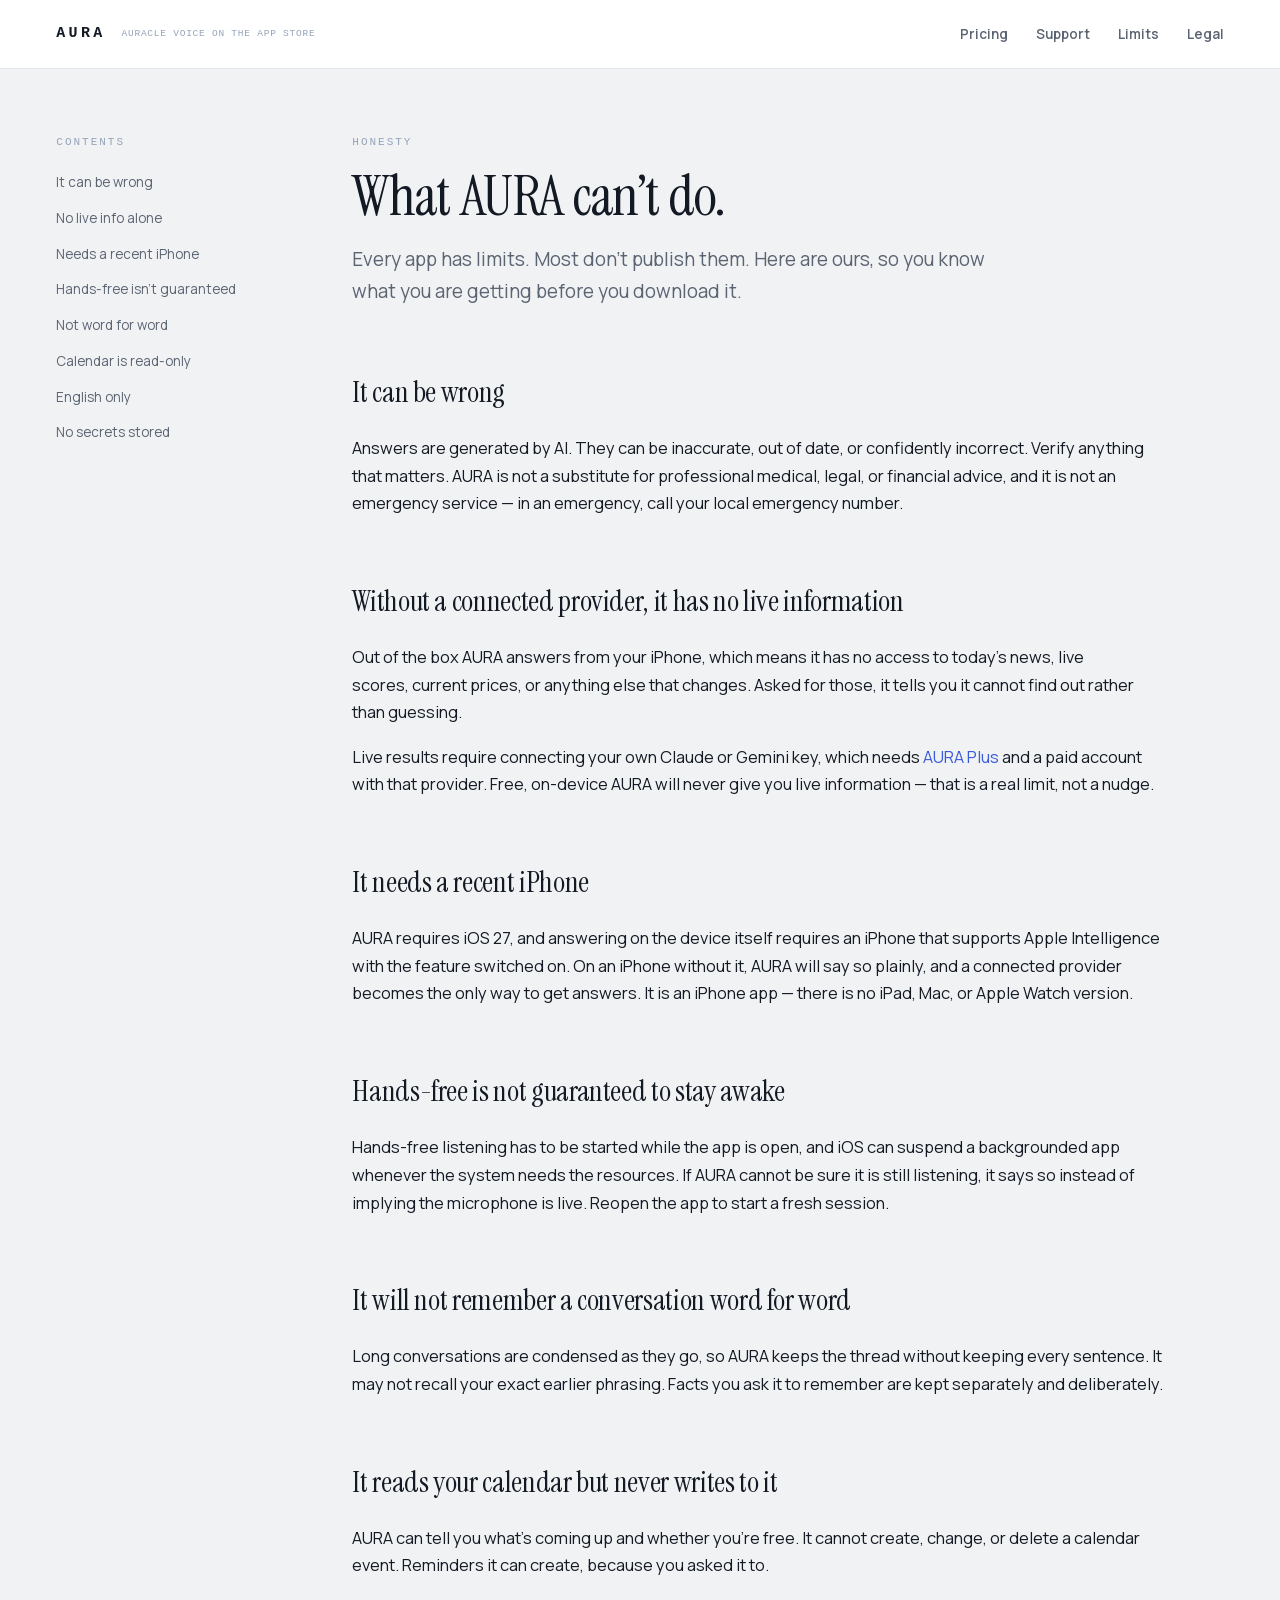
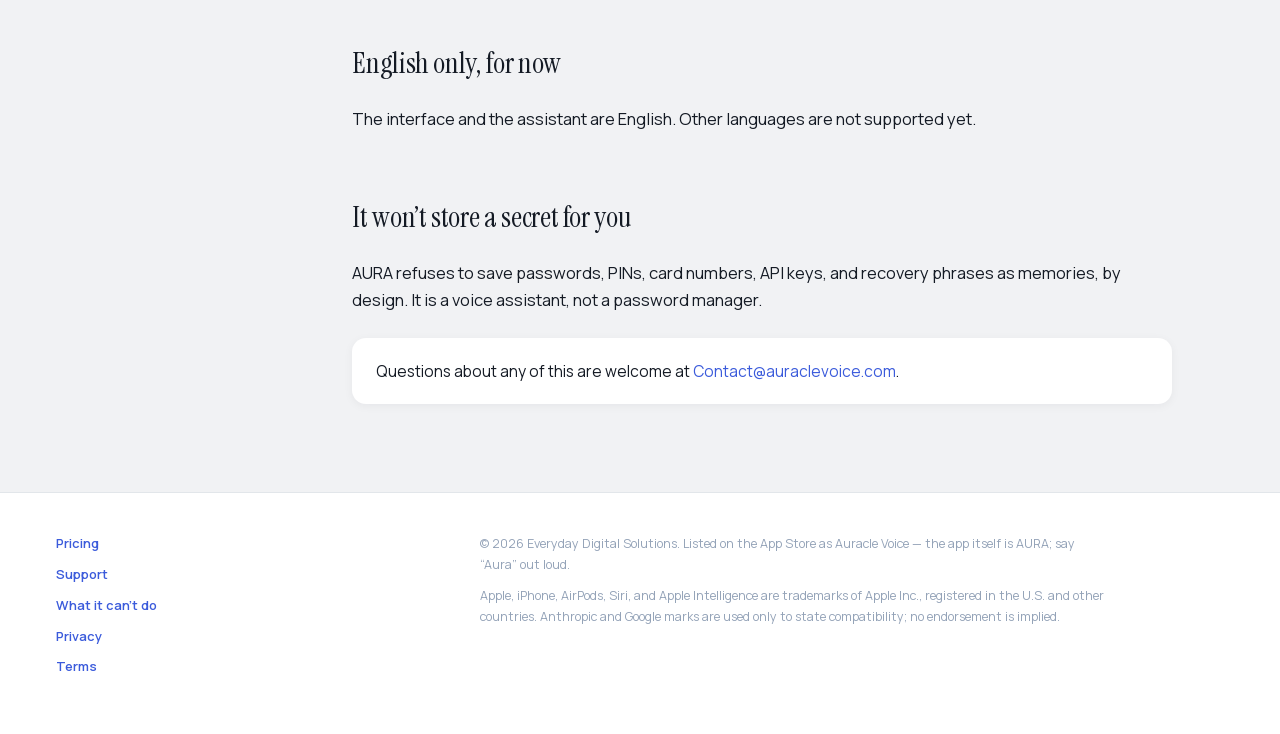
==== limitations/index.html @ 19f2c6b2 "Auracle Voice website: static site for auraclevoice.com Minimal static site — 6 pages, no JavaScript" ====
<!DOCTYPE html>
<html lang="en">
<head>
<meta charset="utf-8">
<meta name="viewport" content="width=device-width, initial-scale=1">
<title>What AURA can’t do — Auracle Voice (AURA)</title>
<meta name="description" content="An honest list of AURA's limits, so you know what you're getting before you download it.">
<link rel="canonical" href="https://auraclevoice.com/limitations/">
<link rel="icon" href="data:,">
<link rel="stylesheet" href="/styles.css">
</head>
<body>

<header class="site-header">
  <div class="shell">
    <a class="wordmark" href="/">AURA</a>
    <span class="wordmark-sub">AURACLE VOICE ON THE APP STORE</span>
    <nav>
      <a href="/pricing/">Pricing</a>
      <a href="/support/">Support</a>
      <a href="/limitations/">Limits</a>
      <a href="/legal/">Legal</a>
    </nav>
  </div>
</header>

<div class="shell">
<div class="doc-shell">

  <aside class="toc">
    <span class="eyebrow">Contents</span>
    <ol>
      <li><a href="#wrong">It can be wrong</a></li>
      <li><a href="#live">No live info alone</a></li>
      <li><a href="#device">Needs a recent iPhone</a></li>
      <li><a href="#handsfree">Hands-free isn&rsquo;t guaranteed</a></li>
      <li><a href="#verbatim">Not word for word</a></li>
      <li><a href="#calendar">Calendar is read-only</a></li>
      <li><a href="#english">English only</a></li>
      <li><a href="#secrets">No secrets stored</a></li>
    </ol>
  </aside>

  <article class="doc">

    <span class="eyebrow">Honesty</span>
    <h1>What AURA can&rsquo;t do.</h1>
    <p class="lede">Every app has limits. Most don&rsquo;t publish them. Here are
    ours, so you know what you are getting before you download it.</p>

    <h2 id="wrong">It can be wrong</h2>
    <p>Answers are generated by AI. They can be inaccurate, out of date, or
    confidently incorrect. Verify anything that matters. AURA is not a substitute for
    professional medical, legal, or financial advice, and it is not an emergency
    service &mdash; in an emergency, call your local emergency number.</p>

    <h2 id="live">Without a connected provider, it has no live information</h2>
    <p>Out of the box AURA answers from your iPhone, which means it has no access to
    today&rsquo;s news, live scores, current prices, or anything else that changes.
    Asked for those, it tells you it cannot find out rather than guessing.</p>
    <p>Live results require connecting your own Claude or Gemini key, which needs
    <a href="/pricing/">AURA Plus</a> and a paid account with that provider. Free,
    on-device AURA will never give you live information &mdash; that is a real limit,
    not a nudge.</p>

    <h2 id="device">It needs a recent iPhone</h2>
    <p>AURA requires iOS 27, and answering on the device itself requires an iPhone
    that supports Apple Intelligence with the feature switched on. On an iPhone
    without it, AURA will say so plainly, and a connected provider becomes the only
    way to get answers. It is an iPhone app &mdash; there is no iPad, Mac, or Apple
    Watch version.</p>

    <h2 id="handsfree">Hands-free is not guaranteed to stay awake</h2>
    <p>Hands-free listening has to be started while the app is open, and iOS can
    suspend a backgrounded app whenever the system needs the resources. If AURA cannot
    be sure it is still listening, it says so instead of implying the microphone is
    live. Reopen the app to start a fresh session.</p>

    <h2 id="verbatim">It will not remember a conversation word for word</h2>
    <p>Long conversations are condensed as they go, so AURA keeps the thread without
    keeping every sentence. It may not recall your exact earlier phrasing. Facts you
    ask it to remember are kept separately and deliberately.</p>

    <h2 id="calendar">It reads your calendar but never writes to it</h2>
    <p>AURA can tell you what&rsquo;s coming up and whether you&rsquo;re free. It
    cannot create, change, or delete a calendar event. Reminders it can create,
    because you asked it to.</p>

    <h2 id="english">English only, for now</h2>
    <p>The interface and the assistant are English. Other languages are not supported
    yet.</p>

    <h2 id="secrets">It won&rsquo;t store a secret for you</h2>
    <p>AURA refuses to save passwords, PINs, card numbers, API keys, and recovery
    phrases as memories, by design. It is a voice assistant, not a password manager.</p>

    <div class="note">
      Questions about any of this are welcome at
      <a href="mailto:Contact@auraclevoice.com">Contact@auraclevoice.com</a>.
    </div>

  </article>

</div>
</div>

<footer class="site-footer">
  <div class="shell">
    <nav>
      <a href="/pricing/">Pricing</a>
      <a href="/support/">Support</a>
      <a href="/limitations/">What it can&rsquo;t do</a>
      <a href="/legal/privacy/">Privacy</a>
      <a href="/legal/terms/">Terms</a>
    </nav>
    <div>
      <p>&copy; 2026 Everyday Digital Solutions. Listed on the App Store as Auracle Voice
      &mdash; the app itself is AURA; say &ldquo;Aura&rdquo; out loud.</p>
      <p>Apple, iPhone, AirPods, Siri, and Apple Intelligence are trademarks of Apple
      Inc., registered in the U.S. and other countries. Anthropic and Google marks are
      used only to state compatibility; no endorsement is implied.</p>
    </div>
  </div>
</footer>

</body>
</html>
---- styles.css ----
/* Auracle (AURA) — shared styles. Design tokens from the original site. */

@font-face {
  font-family: 'Instrument Serif';
  src: url('/fonts/instrument-serif-400.woff2') format('woff2');
  font-weight: 400;
  font-style: normal;
  font-display: swap;
}
@font-face {
  font-family: 'Manrope';
  src: url('/fonts/manrope-var.woff2') format('woff2');
  font-weight: 400 700;
  font-style: normal;
  font-display: swap;
}

:root {
  --bg: #f1f2f4;
  --surface: #fff;
  --ink: #141a24;
  --muted: #5b6472;
  --faint: #94a3b8;
  --hair: #e2e6ea;
  --link: #3b5bdb;
  --dark: #16181d;
  --mono: ui-monospace, 'SF Mono', Menlo, monospace;
  --shell: 1360px;
  --gutter: clamp(22px, 4.4vw, 72px);
}

* { box-sizing: border-box; }

html { -webkit-text-size-adjust: 100%; }

body {
  margin: 0;
  background: var(--bg);
  color: var(--ink);
  font-family: Manrope, -apple-system, system-ui, sans-serif;
  font-size: 16.5px;
  line-height: 1.68;
  -webkit-font-smoothing: antialiased;
}

a { color: var(--link); text-decoration: none; }
a:hover { color: #2b47b8; text-decoration: underline; }

.shell {
  max-width: var(--shell);
  margin: 0 auto;
  padding-inline: var(--gutter);
}

/* ---------- header ---------- */

.site-header {
  background: var(--surface);
  border-bottom: 1px solid var(--hair);
  position: sticky;
  top: 0;
  z-index: 20;
}
.site-header .shell {
  min-height: 68px;
  display: flex;
  align-items: center;
  gap: 16px;
}
.wordmark {
  font-family: var(--mono);
  font-size: 15px;
  font-weight: 700;
  letter-spacing: .22em;
  color: var(--ink);
}
.wordmark:hover { text-decoration: none; color: var(--ink); }
.wordmark-sub {
  font-family: var(--mono);
  font-size: 9.5px;
  color: var(--faint);
  letter-spacing: .08em;
  align-self: center;
}
.site-header nav {
  margin-left: auto;
  display: flex;
  gap: 28px;
  font-size: 13.5px;
  font-weight: 600;
}
.site-header nav a { color: var(--muted); }

/* ---------- type ---------- */

h1, h2, .serif {
  font-family: 'Instrument Serif', Georgia, serif;
  font-weight: 400;
  letter-spacing: -.012em;
  text-wrap: balance;
}
h1 { margin: 0; line-height: 1.04; }
h3 { font-family: Manrope, sans-serif; font-size: 15.5px; font-weight: 700; margin: 30px 0 8px; }
p { text-wrap: pretty; }
.eyebrow {
  display: block;
  font-family: var(--mono);
  font-size: 11px;
  letter-spacing: .18em;
  color: var(--faint);
  text-transform: uppercase;
}

/* ---------- home hero: points left, phone right ---------- */

.hero { border-bottom: 1px solid var(--hair); }
.hero .shell {
  display: grid;
  grid-template-columns: minmax(0, 1.08fr) minmax(0, .92fr);
  gap: clamp(36px, 5.5vw, 96px);
  align-items: center;
  padding-block: clamp(52px, 7vh, 92px);
}
.hero h1 { font-size: clamp(46px, 5.4vw, 82px); margin-top: 18px; }
.hero-lede {
  margin: 24px 0 0;
  max-width: 46ch;
  font-size: 17.5px;
  color: var(--muted);
}

.points { margin: 38px 0 0; padding: 0; list-style: none; border-top: 1px solid var(--hair); }
.points li {
  display: grid;
  grid-template-columns: 34px 1fr;
  gap: 6px;
  align-items: baseline;
  padding: 13px 0;
  border-bottom: 1px solid var(--hair);
  font-size: 16.5px;
}
.points li b {
  font-family: var(--mono);
  font-size: 10.5px;
  font-weight: 700;
  color: var(--faint);
  letter-spacing: .06em;
}

.cta { display: flex; align-items: center; gap: 20px; flex-wrap: wrap; margin-top: 34px; }
.pill {
  display: inline-flex;
  background: var(--dark);
  color: #fff;
  font-size: 15px;
  font-weight: 600;
  padding: 15px 30px;
  border-radius: 99px;
  box-shadow: 0 14px 30px rgba(15, 23, 42, .22);
}
.cta small { font-family: var(--mono); font-size: 11px; letter-spacing: .09em; color: var(--faint); }

/* phone */
.phone-wrap { display: flex; justify-content: center; }
.phone {
  width: clamp(250px, 25vw, 320px);
  border-radius: 46px;
  background: #dfe2e7;
  padding: 7px;
  box-shadow: 0 40px 80px rgba(15, 23, 42, .2);
}
.phone-bezel { border-radius: 40px; background: #101114; padding: 8px; }
.phone-screen {
  border-radius: 33px;
  background: #eef0f3;
  aspect-ratio: 9 / 19;
  padding: 34px 22px;
  text-align: center;
  overflow: hidden;
  display: flex;
  flex-direction: column;
}
.orb {
  width: 58%;
  aspect-ratio: 1;
  margin: auto;
  border-radius: 50%;
  background: #fff;
  box-shadow: 0 18px 40px rgba(15, 23, 42, .14);
  display: flex;
  align-items: center;
  justify-content: center;
  gap: 4px;
}
.orb i { width: 4px; border-radius: 3px; background: #2c3444; display: block; }
.phone-foot { font-size: 13px; color: #7a8494; padding-bottom: 6px; }

/* ---------- stance band ---------- */

.stance { background: var(--surface); border-bottom: 1px solid var(--hair); }
.stance .shell {
  display: grid;
  grid-template-columns: minmax(0, 1fr) minmax(0, 1.5fr);
  gap: clamp(28px, 5vw, 88px);
  padding-block: clamp(52px, 7vw, 84px);
  align-items: start;
}
.stance h2 { font-size: clamp(28px, 3vw, 40px); margin: 8px 0 0; }
.stance p { margin: 0; font-size: 17px; color: var(--muted); max-width: 62ch; }
.stance p + p { margin-top: 16px; }

/* ---------- documents: sticky side nav + content ---------- */

.doc-shell {
  display: grid;
  grid-template-columns: 232px minmax(0, 1fr);
  gap: clamp(32px, 5vw, 80px);
  padding-block: clamp(40px, 5vw, 72px);
  align-items: start;
}
.toc { position: sticky; top: 96px; font-size: 13.5px; }
.toc .eyebrow { margin-bottom: 14px; }
.toc ol { margin: 0; padding: 0; list-style: none; }
.toc li { margin: 0; }
.toc a {
  display: block;
  padding: 6px 0;
  color: var(--muted);
  border-bottom: 1px solid transparent;
}
.toc a:hover { color: var(--ink); text-decoration: none; }

.doc { max-width: 82ch; }
.doc > h1 { font-size: clamp(38px, 4.4vw, 58px); margin-top: 16px; }
.doc .meta { font-size: 13.5px; color: var(--faint); margin-top: 14px; }
.doc .lede { font-size: 19px; color: var(--muted); margin-top: 18px; max-width: 60ch; }
.doc h2 {
  font-size: clamp(24px, 2.3vw, 31px);
  margin: 52px 0 12px;
  padding-top: 8px;
  scroll-margin-top: 92px;
}
.doc ul { padding-left: 22px; }
.doc li { margin: 8px 0; }
.doc table {
  width: 100%;
  border-collapse: collapse;
  font-size: 14.5px;
  margin: 18px 0;
  background: var(--surface);
  border-radius: 12px;
  overflow: hidden;
}
.doc th, .doc td {
  text-align: left;
  padding: 12px 16px;
  border-bottom: 1px solid var(--hair);
  vertical-align: top;
}
.doc tr:last-child td { border-bottom: 0; }
.doc th {
  font-size: 11px;
  letter-spacing: .07em;
  text-transform: uppercase;
  color: var(--faint);
  font-weight: 700;
  background: #f7f8f9;
}
.doc code {
  font-family: var(--mono);
  font-size: .88em;
  background: #e8ebee;
  padding: 2px 6px;
  border-radius: 5px;
}
.note {
  background: var(--surface);
  border-radius: 14px;
  padding: 20px 24px;
  margin: 24px 0;
  font-size: 15.5px;
  box-shadow: 0 2px 10px rgba(15, 23, 42, .05);
}
.todo {
  background: #fff7ed;
  border-left: 3px solid #f59e0b;
  border-radius: 8px;
  padding: 15px 18px;
  margin: 20px 0;
  font-size: 14.5px;
}

/* ---------- footer ---------- */

.site-footer {
  background: var(--surface);
  border-top: 1px solid var(--hair);
  font-size: 13px;
  color: var(--muted);
}
.site-footer .shell {
  display: grid;
  grid-template-columns: minmax(0, 1fr) minmax(0, 2fr);
  gap: clamp(24px, 4vw, 72px);
  padding-block: 40px 56px;
  align-items: start;
}
.site-footer nav { display: flex; flex-direction: column; gap: 9px; font-weight: 600; }
.site-footer p { margin: 0 0 10px; color: var(--faint); font-size: 12.5px; max-width: 78ch; }

/* ---------- responsive ---------- */

@media (max-width: 1020px) {
  .hero .shell { grid-template-columns: 1fr; gap: 44px; }
  .phone-wrap { order: -1; }
  .phone { width: min(280px, 66vw); }
  .stance .shell,
  .site-footer .shell { grid-template-columns: 1fr; }
  .doc-shell { grid-template-columns: 1fr; gap: 28px; }
  .toc {
    position: static;
    background: var(--surface);
    border-radius: 14px;
    padding: 18px 20px;
  }
  .toc ol { columns: 2; column-gap: 28px; }
}

@media (max-width: 600px) {
  body { font-size: 16px; }
  .site-header .shell { flex-wrap: wrap; padding-block: 12px; min-height: 0; }
  .site-header nav { margin-left: 0; width: 100%; gap: 20px; }
  .wordmark-sub { display: none; }
  .toc ol { columns: 1; }
  .doc th, .doc td { padding: 10px 12px; }
}
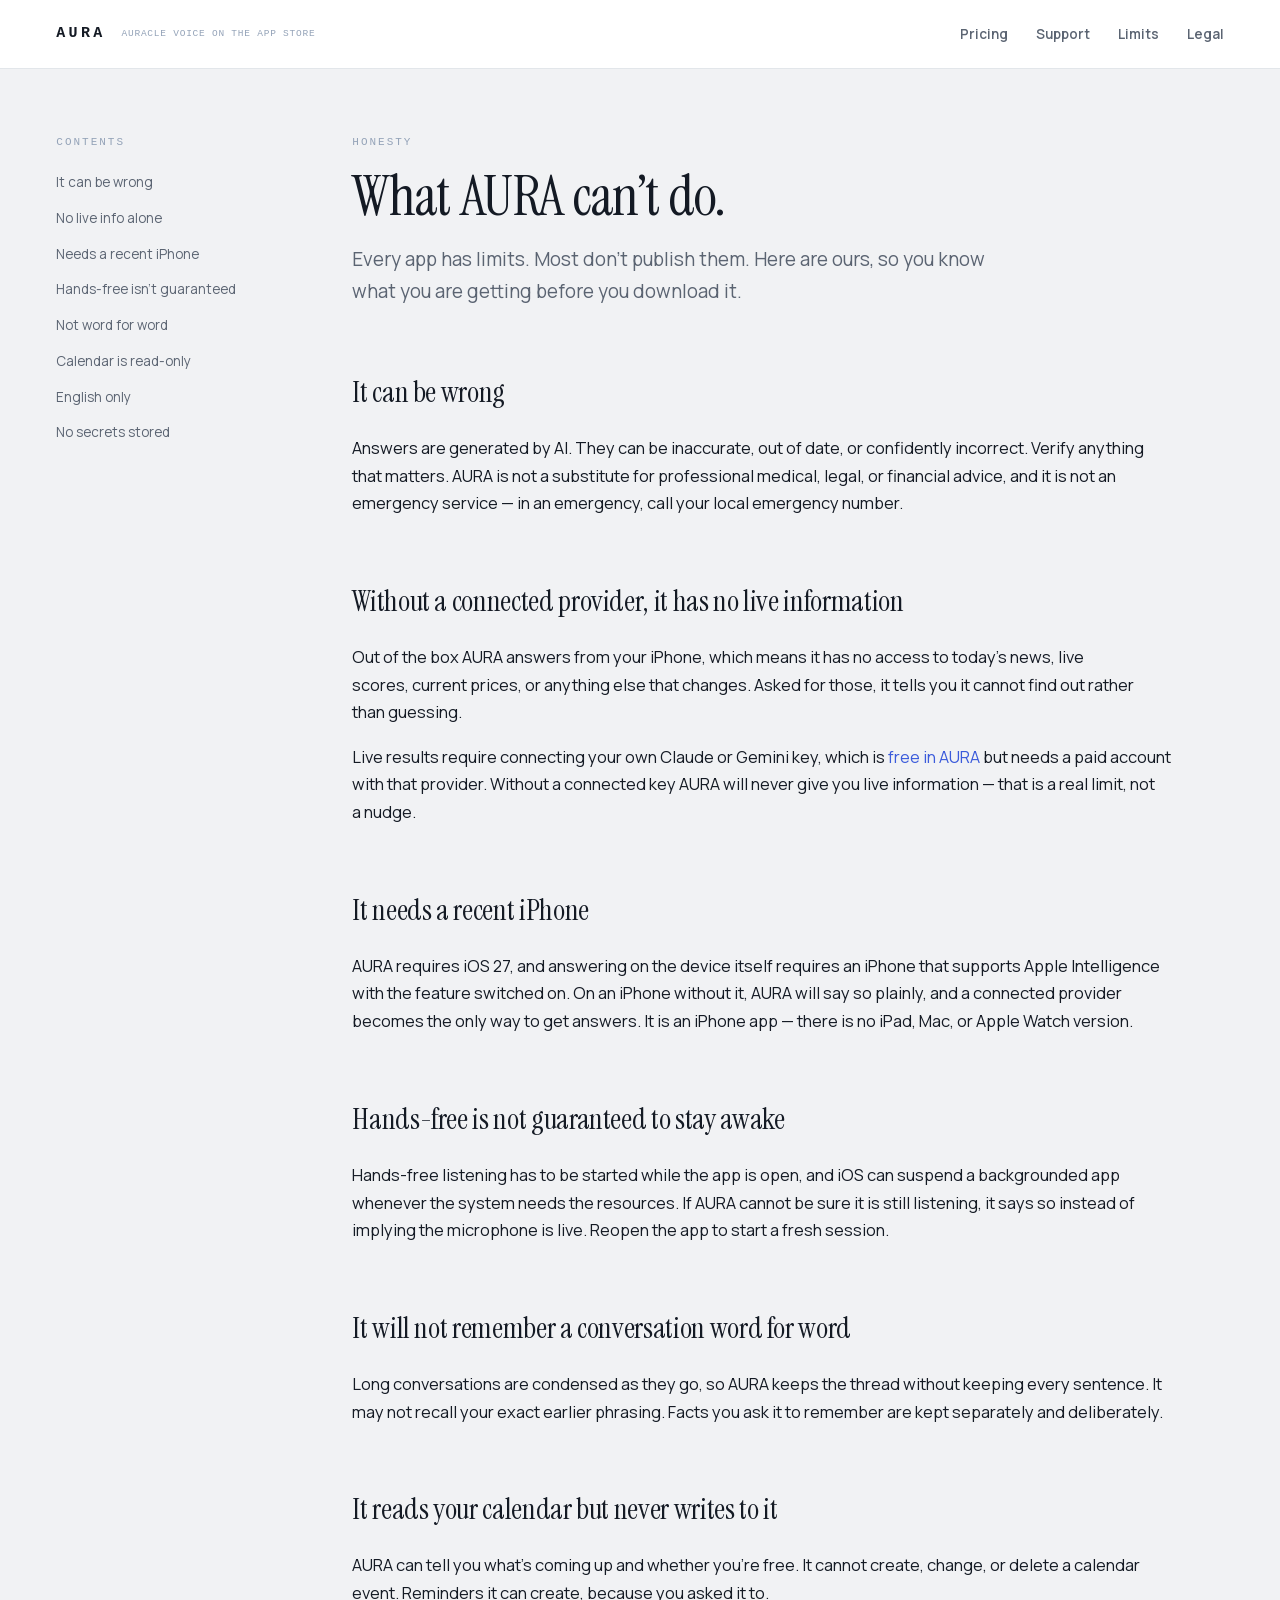
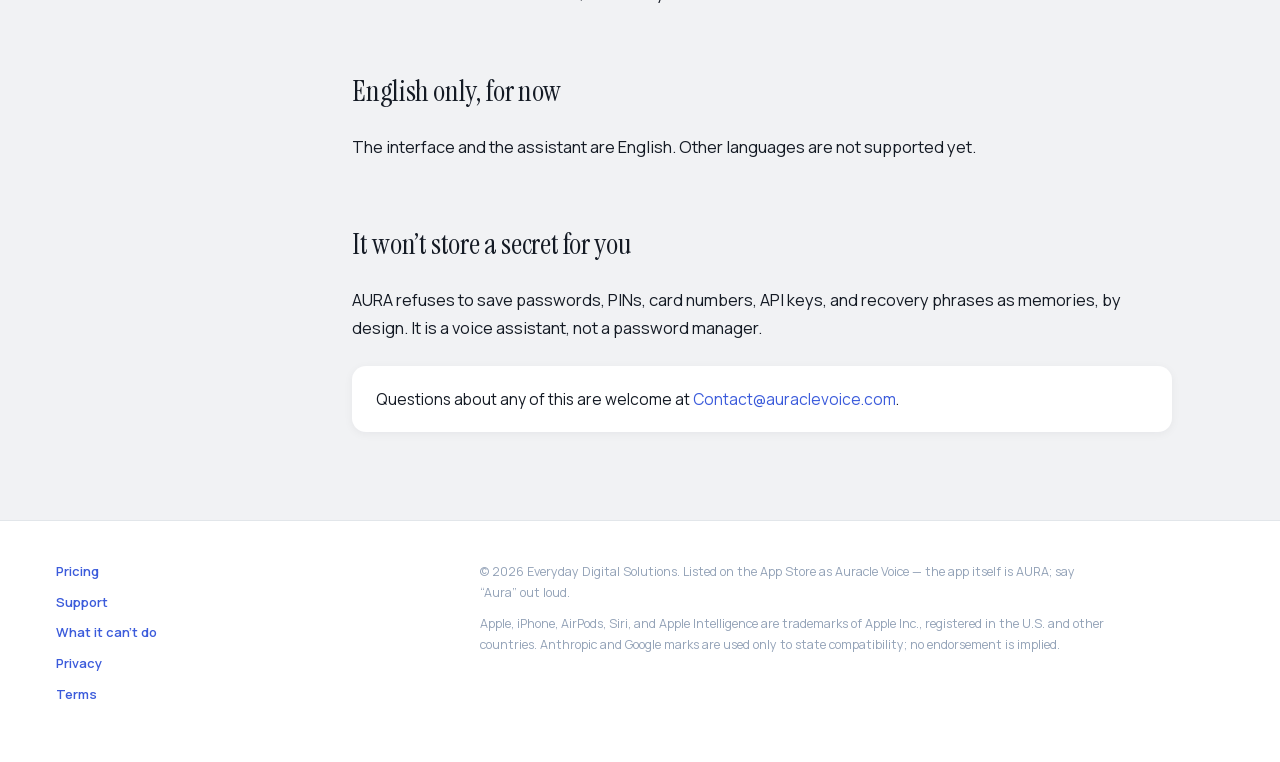
==== commit 85d9b0e2: "AURA is free: remove the $5 Plus tier from every page Version 1.0 ships with no in-app purchase and " ====
--- a/limitations/index.html
+++ b/limitations/index.html
@@ -58,10 +58,10 @@
     <p>Out of the box AURA answers from your iPhone, which means it has no access to
     today&rsquo;s news, live scores, current prices, or anything else that changes.
     Asked for those, it tells you it cannot find out rather than guessing.</p>
-    <p>Live results require connecting your own Claude or Gemini key, which needs
-    <a href="/pricing/">AURA Plus</a> and a paid account with that provider. Free,
-    on-device AURA will never give you live information &mdash; that is a real limit,
-    not a nudge.</p>
+    <p>Live results require connecting your own Claude or Gemini key, which is
+    <a href="/pricing/">free in AURA</a> but needs a paid account with that provider.
+    Without a connected key AURA will never give you live information &mdash; that is a
+    real limit, not a nudge.</p>
 
     <h2 id="device">It needs a recent iPhone</h2>
     <p>AURA requires iOS 27, and answering on the device itself requires an iPhone
